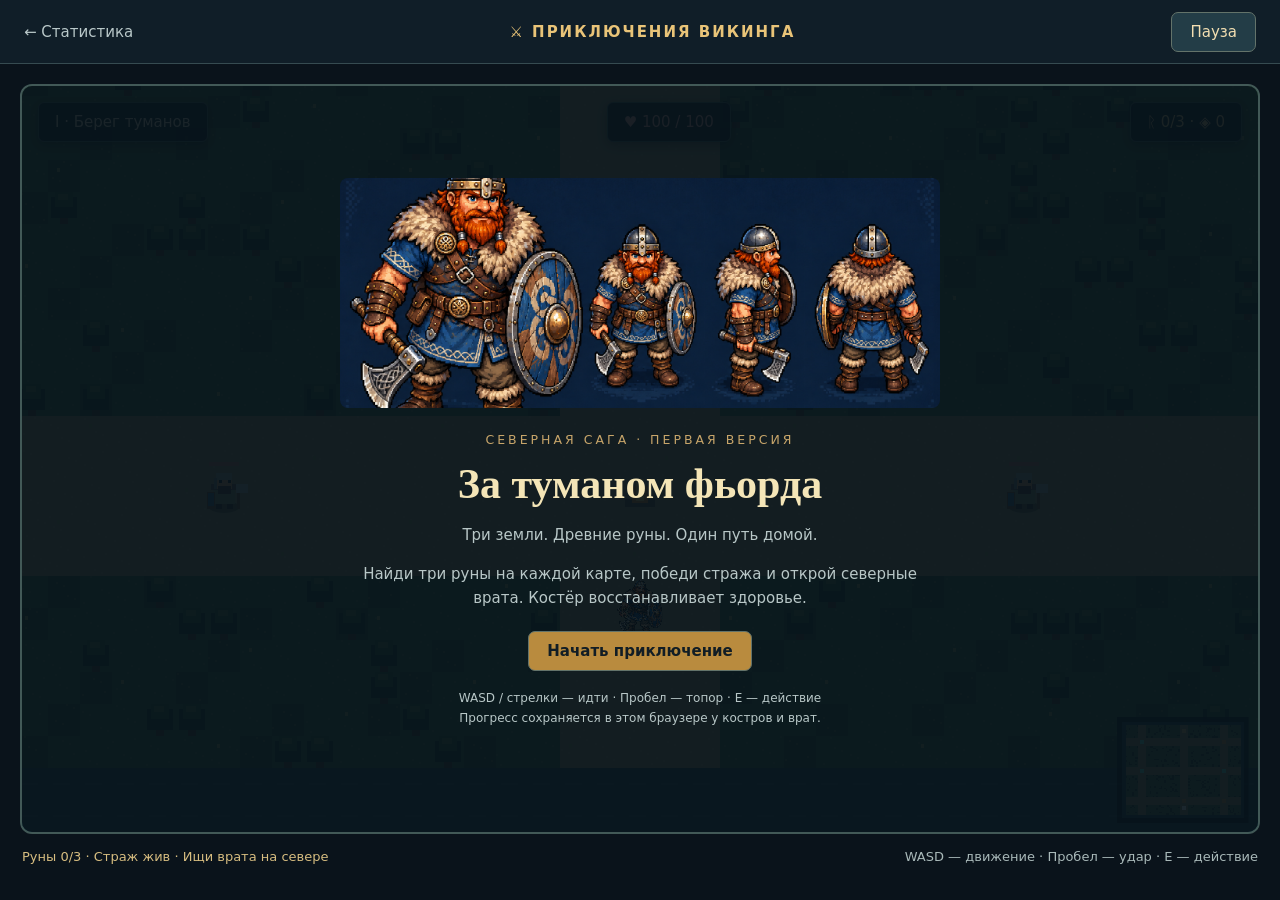
==== static/viking/index.html @ f8a28d73 "Add standalone Viking adventure prototype with three explorable levels" ====
<!doctype html><html lang="ru"><head><meta charset="utf-8"><meta name="viewport" content="width=device-width,initial-scale=1,maximum-scale=1"><meta name="theme-color" content="#101c24"><title>Приключения викинга</title><link rel="stylesheet" href="game.css"></head><body>
<header><a href="/">← Статистика</a><b>⚔ ПРИКЛЮЧЕНИЯ ВИКИНГА</b><button id="pause">Пауза</button></header>
<main><section class="stage"><canvas id="game" tabindex="0" aria-label="Карта приключения. Движение WASD или стрелки, пробел — удар, E — действие"></canvas><div class="hud"><span id="zone"></span><span id="health"></span><span id="loot"></span></div><div id="toast" role="status"></div><div id="overlay"><article><img src="hero-concept.png" alt="Рыжебородый викинг с топором и щитом"><small>СЕВЕРНАЯ САГА · ПЕРВАЯ ВЕРСИЯ</small><h1>За туманом фьорда</h1><p>Три земли. Древние руны. Один путь домой.</p><p>Найди три руны на каждой карте, победи стража и открой северные врата. Костёр восстанавливает здоровье.</p><button id="start">Начать приключение</button><button id="resume" hidden>Продолжить путь</button><p class="keys">WASD / стрелки — идти · Пробел — топор · E — действие<br>Прогресс сохраняется в этом браузере у костров и врат.</p></article></div></section><footer><span id="quest">Собери три руны и победи стража</span><span>WASD — движение · Пробел — удар · E — действие</span></footer><nav id="touch" aria-label="Управление"><div class="pad"><button data-key="ArrowUp">▲</button><div><button data-key="ArrowLeft">◀</button><button data-key="ArrowDown">▼</button><button data-key="ArrowRight">▶</button></div></div><div><button data-key="Space">⚔ Удар</button><button data-key="KeyE">✋ Действие</button></div></nav></main><script src="engine.js"></script><script src="game.js"></script></body></html>
---- static/viking/game.css ----
*{box-sizing:border-box}body{margin:0;background:#0a131b;color:#e9dfc4;font:15px system-ui}header{height:64px;display:flex;align-items:center;justify-content:space-between;padding:0 24px;border-bottom:1px solid #364b51;background:#101e28}a{color:#b9c8c9;text-decoration:none}header b{letter-spacing:2px;color:#e9c478}button{font:inherit;color:#f3dfb2;background:#233d47;border:1px solid #63736a;border-radius:7px;padding:10px 18px;cursor:pointer}button:hover{background:#36535b}button:focus-visible,a:focus-visible{outline:3px solid #edc573}main{max-width:1440px;margin:auto;padding:20px}.stage{position:relative;border:2px solid #425957;border-radius:12px;overflow:hidden;background:#162d30;height:calc(100dvh - 150px);min-height:360px}canvas{display:block;width:100%;height:100%;image-rendering:pixelated;outline:none;touch-action:none}.hud{position:absolute;left:16px;right:16px;top:16px;display:flex;justify-content:space-between;gap:8px;pointer-events:none}.hud span{background:#0b1824e8;border:1px solid #4f6864;padding:10px 16px;border-radius:6px;box-shadow:0 3px 12px #0007}#health{color:#efaaa0}#loot{color:#efd08b}#toast{position:absolute;bottom:25px;left:50%;transform:translateX(-50%);background:#0a1725ed;padding:12px 22px;border-radius:6px;text-align:center;pointer-events:none;opacity:0;transition:opacity .2s}#toast.show{opacity:1}#overlay{position:absolute;inset:0;background:#07131bea;display:grid;place-items:center;overflow:auto;padding:20px}#overlay[hidden]{display:none}article{max-width:600px;text-align:center}article img{width:100%;max-height:230px;object-fit:cover;object-position:50% 40%;border-radius:8px;margin-bottom:18px}article small{color:#c7a56a;letter-spacing:3px}h1{font-family:Georgia,serif;font-size:42px;margin:12px 0;color:#f4e5b7}p{line-height:1.6;color:#b8c7c7}#start,#resume{background:#b98b3e;color:#111d25;font-weight:800;margin:6px}.keys{font-size:12px}footer{display:flex;justify-content:space-between;gap:20px;padding:15px 2px;font-size:13px;color:#a9b9b9}#quest{color:#d7bd80}#touch{display:none;justify-content:space-between;user-select:none;touch-action:none}.pad{text-align:center}#touch button{min-width:55px;min-height:48px;margin:2px}@media(pointer:coarse){#touch{display:flex}.stage{height:calc(100dvh - 270px)}footer span:last-child{display:none}}@media(max-width:600px){main{padding:8px}header{padding:0 10px;font-size:12px}header b{letter-spacing:0}.hud{left:6px;right:6px;top:6px;font-size:11px}.hud span{padding:7px}h1{font-size:30px}article img{max-height:160px}footer{font-size:12px}}
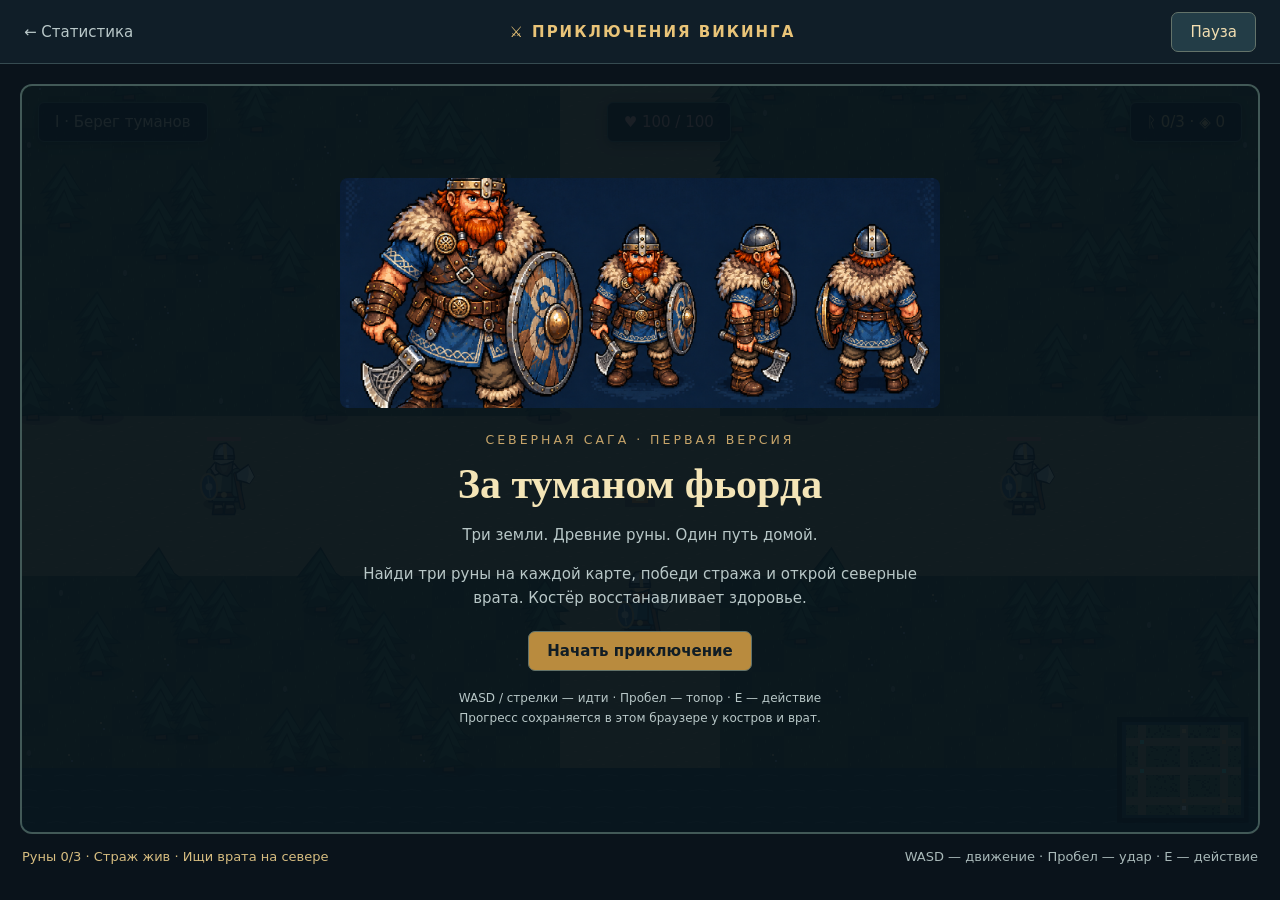
==== commit 9108e96d: "Animate Viking limbs and combat and improve forest rendering" ====
--- a/static/viking/index.html
+++ b/static/viking/index.html
@@ -1,3 +1,3 @@
-<!doctype html><html lang="ru"><head><meta charset="utf-8"><meta name="viewport" content="width=device-width,initial-scale=1,maximum-scale=1"><meta name="theme-color" content="#101c24"><title>Приключения викинга</title><link rel="stylesheet" href="game.css"></head><body>
+<!doctype html><html lang="ru"><head><meta charset="utf-8"><meta name="viewport" content="width=device-width,initial-scale=1,maximum-scale=1"><meta name="theme-color" content="#101c24"><title>Приключения викинга</title><link rel="stylesheet" href="game.css?v=2"></head><body>
 <header><a href="/">← Статистика</a><b>⚔ ПРИКЛЮЧЕНИЯ ВИКИНГА</b><button id="pause">Пауза</button></header>
-<main><section class="stage"><canvas id="game" tabindex="0" aria-label="Карта приключения. Движение WASD или стрелки, пробел — удар, E — действие"></canvas><div class="hud"><span id="zone"></span><span id="health"></span><span id="loot"></span></div><div id="toast" role="status"></div><div id="overlay"><article><img src="hero-concept.png" alt="Рыжебородый викинг с топором и щитом"><small>СЕВЕРНАЯ САГА · ПЕРВАЯ ВЕРСИЯ</small><h1>За туманом фьорда</h1><p>Три земли. Древние руны. Один путь домой.</p><p>Найди три руны на каждой карте, победи стража и открой северные врата. Костёр восстанавливает здоровье.</p><button id="start">Начать приключение</button><button id="resume" hidden>Продолжить путь</button><p class="keys">WASD / стрелки — идти · Пробел — топор · E — действие<br>Прогресс сохраняется в этом браузере у костров и врат.</p></article></div></section><footer><span id="quest">Собери три руны и победи стража</span><span>WASD — движение · Пробел — удар · E — действие</span></footer><nav id="touch" aria-label="Управление"><div class="pad"><button data-key="ArrowUp">▲</button><div><button data-key="ArrowLeft">◀</button><button data-key="ArrowDown">▼</button><button data-key="ArrowRight">▶</button></div></div><div><button data-key="Space">⚔ Удар</button><button data-key="KeyE">✋ Действие</button></div></nav></main><script src="engine.js"></script><script src="game.js"></script></body></html>
+<main><section class="stage"><canvas id="game" tabindex="0" aria-label="Карта приключения. Движение WASD или стрелки, пробел — удар, E — действие"></canvas><div class="hud"><span id="zone"></span><span id="health"></span><span id="loot"></span></div><div id="toast" role="status"></div><div id="overlay"><article><img src="hero-concept.png" alt="Рыжебородый викинг с топором и щитом"><small>СЕВЕРНАЯ САГА · ПЕРВАЯ ВЕРСИЯ</small><h1>За туманом фьорда</h1><p>Три земли. Древние руны. Один путь домой.</p><p>Найди три руны на каждой карте, победи стража и открой северные врата. Костёр восстанавливает здоровье.</p><button id="start">Начать приключение</button><button id="resume" hidden>Продолжить путь</button><p class="keys">WASD / стрелки — идти · Пробел — топор · E — действие<br>Прогресс сохраняется в этом браузере у костров и врат.</p></article></div></section><footer><span id="quest">Собери три руны и победи стража</span><span>WASD — движение · Пробел — удар · E — действие</span></footer><nav id="touch" aria-label="Управление"><div class="pad"><button data-key="ArrowUp">▲</button><div><button data-key="ArrowLeft">◀</button><button data-key="ArrowDown">▼</button><button data-key="ArrowRight">▶</button></div></div><div><button data-key="Space">⚔ Удар</button><button data-key="KeyE">✋ Действие</button></div></nav></main><script src="engine.js?v=2"></script><script src="renderer.js?v=2"></script><script src="game.js?v=2"></script></body></html>
